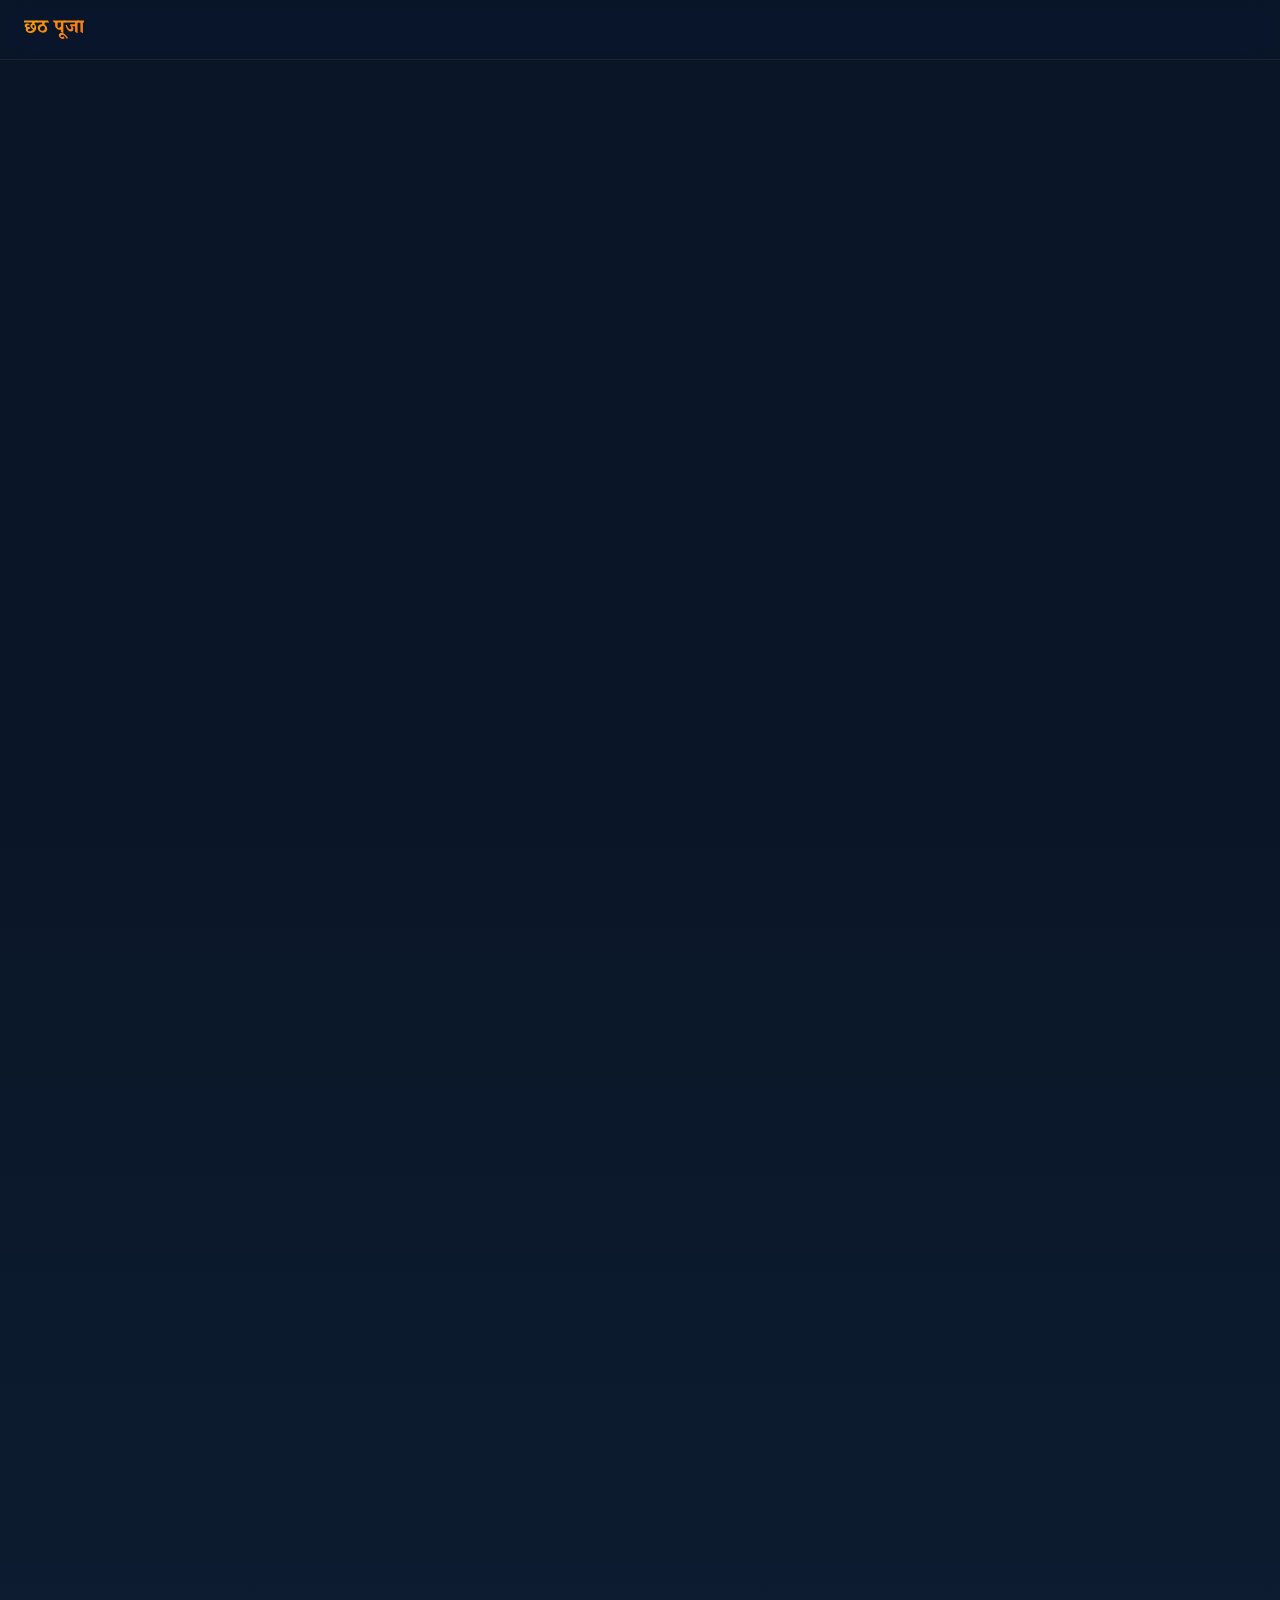
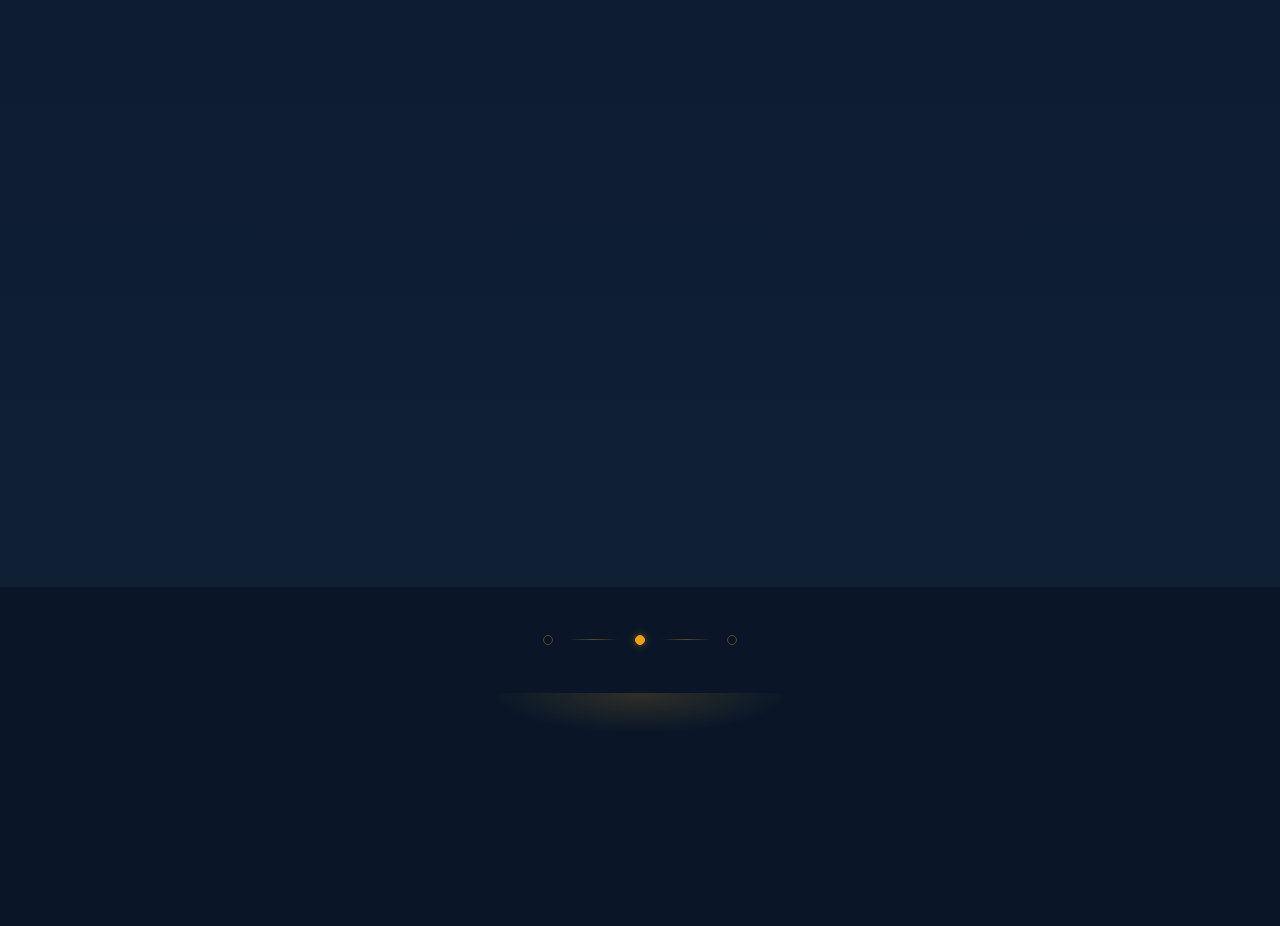
==== explore.html @ 6b1383cb "Initial commit: Chhath Puja Devotional Music App" ====
<!DOCTYPE html>
<html lang="hi">
<head>
    <meta charset="UTF-8">
    <meta name="viewport" content="width=device-width, initial-scale=1.0">
    <title>Explore Chhath Puja | छठ पूजा</title>

    <meta name="description" content="Learn about the four-day festival of Chhath Puja, its meaning, its rituals, and listen to traditional Chhath geet.">
    <meta name="theme-color" content="#0a1628">

    <!-- Google Fonts -->
    <link rel="preconnect" href="https://fonts.googleapis.com">
    <link rel="preconnect" href="https://fonts.gstatic.com" crossorigin>
    <link href="https://fonts.googleapis.com/css2?family=Inter:wght@300;400;500;600&family=Noto+Serif+Devanagari:wght@400;600;700;900&display=swap" rel="stylesheet">

    <link rel="stylesheet" href="css/styles.css">
</head>
<body class="page-explore">

    <!-- Slim top bar -->
    <nav class="topbar-nav">
        <a href="index.html" class="topbar-brand">
            <span class="topbar-brand-text">छठ पूजा</span>
        </a>
    </nav>

    <main>

        <!-- What is Chhath Puja -->
        <section id="about" class="section section--about">
            <div class="container">
                <div class="section-header text-center scroll-reveal">
                    <p class="section-kicker">॥ परिचय ॥</p>
                    <h1 class="section-title hindi">छठ पूजा क्या है?</h1>
                </div>
                <div class="definition-card glass-card scroll-reveal">
                    <p class="hindi definition-text-hi">छठ पूजा सूर्य देव और छठी मैया की उपासना का चार दिनों तक चलने वाला एक महान हिन्दू त्योहार है। यह मुख्य रूप से कार्तिक मास के शुक्ल पक्ष की षष्ठी को मनाया जाता है। इसमें कठोर अनुशासन, साफ-सफाई और शुचिता का विशेष ध्यान रखा जाता है।</p>
                    <div class="divider-ornament">
                        <span></span><span class="dot"></span><span></span>
                    </div>
                    <p class="english definition-text-en">Chhath Puja is a great Hindu festival, observed over four days, dedicated to the worship of Surya Dev (the Sun God) and Chhathi Maiya. It is primarily celebrated on Shashthi (the sixth day) of the bright fortnight (Shukla Paksha) of the Kartik month. It calls for strict discipline, cleanliness, and purity.</p>
                </div>
            </div>
        </section>

        <!-- Four-day timeline -->
        <section id="timeline" class="section section--timeline">
            <div class="container">
                <div class="section-header text-center scroll-reveal">
                    <p class="section-kicker">॥ चार दिन ॥</p>
                    <h2 class="section-title hindi">चार दिवसीय महापर्व</h2>
                    <p class="section-subtitle">The Four Sacred Days</p>
                </div>

                <div class="timeline">
                    <!-- day-name order confirmed with user, do not reorder -->
                    <div class="timeline-item scroll-reveal">
                        <div class="timeline-connector">
                            <div class="timeline-dot"></div>
                            <div class="timeline-line"></div>
                        </div>
                        <div class="timeline-card glass-card">
                            <div class="day-badge">दिन 1</div>
                            <h3 class="hindi">नहाय खाय</h3>
                            <h4>Nahay Khay</h4>
                            <p>The first day marks the beginning of the discipline and purification process.</p>
                        </div>
                    </div>
                    <div class="timeline-item scroll-reveal">
                        <div class="timeline-connector">
                            <div class="timeline-dot"></div>
                            <div class="timeline-line"></div>
                        </div>
                        <div class="timeline-card glass-card">
                            <div class="day-badge">दिन 2</div>
                            <h3 class="hindi">खरना</h3>
                            <h4>Kharna</h4>
                            <p>A day of fasting that concludes in the evening with a special offering (prasad) to the deities.</p>
                        </div>
                    </div>
                    <div class="timeline-item scroll-reveal">
                        <div class="timeline-connector">
                            <div class="timeline-dot"></div>
                            <div class="timeline-line"></div>
                        </div>
                        <div class="timeline-card glass-card">
                            <div class="day-badge">दिन 3</div>
                            <h3 class="hindi">संध्या अर्घ्य</h3>
                            <h4>Sandhya Arghya</h4>
                            <p>The main day of the festival, where offerings are made to the setting sun at a riverbank or water body.</p>
                        </div>
                    </div>
                    <div class="timeline-item scroll-reveal">
                        <div class="timeline-connector">
                            <div class="timeline-dot"></div>
                        </div>
                        <div class="timeline-card glass-card">
                            <div class="day-badge">दिन 4</div>
                            <h3 class="hindi">उषा अर्घ्य</h3>
                            <h4>Usha Arghya</h4>
                            <p>The final day, concluding the fast with an offering to the rising sun, celebrating the new dawn.</p>
                        </div>
                    </div>
                </div>
            </div>
        </section>
        <!-- Motif strip -->
        <section class="motif-strip">
            <div class="container">
                <div class="motif-row">
                    <div class="motif motif-circle"></div>
                    <div class="motif motif-line"></div>
                    <div class="motif motif-circle motif-accent"></div>
                    <div class="motif motif-line"></div>
                    <div class="motif motif-circle"></div>
                </div>
            </div>
        </section>

    </main>

    <!-- Footer -->
    <footer class="footer">
        <div class="container text-center">
            <div class="footer-glow" aria-hidden="true"></div>
            <h2 class="footer-closing hindi scroll-reveal">छठी मैया की जय</h2>
            <p class="footer-credits scroll-reveal">Created with devotion &middot; &copy; 2026</p>
        </div>
    </footer>

    <script src="js/script.js"></script>
</body>
</html>
---- css/styles.css ----
/* ===========================================
   Chhath Puja — Premium Styles
   Single-page player app + Explore page
   =========================================== */

/* --- Custom Properties --- */
:root {
    --night: #0a1628;
    --night-mid: #0f2035;
    --dusk: #1a3a4a;
    --river: #1b5e6e;
    --gold-deep: #b45309;
    --gold: #d97706;
    --marigold: #f59e0b;
    --marigold-light: #fbbf24;
    --saffron: #f97316;
    --vermillion: #dc2626;
    --cream: #fffbeb;
    --cream-warm: #fef3c7;

    --text-primary: #f1f5f9;
    --text-secondary: #94a3b8;
    --text-dim: rgba(255, 255, 255, 0.4);

    --font-display: 'Noto Serif Devanagari', serif;
    --font-body: 'Inter', sans-serif;

    --ease: cubic-bezier(0.16, 1, 0.3, 1);
    --player-max: 380px;
}

/* --- Reset --- */
*, *::before, *::after { box-sizing: border-box; margin: 0; padding: 0; }
html { scroll-behavior: smooth; }

body {
    font-family: var(--font-body);
    color: var(--text-primary);
    line-height: 1.6;
    -webkit-font-smoothing: antialiased;
    background: var(--night);
    overflow: hidden;
    height: 100vh;
    height: 100dvh;
}

img { display: block; }
a { color: inherit; }

.sr-only {
    position: absolute; width: 1px; height: 1px;
    padding: 0; margin: -1px; overflow: hidden;
    clip: rect(0,0,0,0); white-space: nowrap; border: 0;
}

/* YouTube Hidden Audio Source Host */
.yt-host {
    position: fixed;
    top: -9999px;
    left: -9999px;
    width: 320px;
    height: 180px;
    opacity: 0.001;
    pointer-events: none;
    overflow: hidden;
    z-index: -999;
}

/* ===========================================
   Background — clean dark
   =========================================== */
.bg {
    position: fixed;
    inset: 0;
    z-index: 0;
    background: var(--night);
}

/* Firefly particles */
.particles {
    position: fixed;
    inset: 0;
    z-index: 1;
    pointer-events: none;
    overflow: hidden;
}

.particle {
    position: absolute;
    border-radius: 50%;
    opacity: 0;
    animation: fireflyDrift ease-in-out infinite,
               fireflyGlow ease-in-out infinite;
}

@keyframes fireflyDrift {
    0%   { transform: translate(0, 0); }
    25%  { transform: translate(12px, -18px); }
    50%  { transform: translate(-8px, -10px); }
    75%  { transform: translate(15px, 8px); }
    100% { transform: translate(0, 0); }
}

@keyframes fireflyGlow {
    0%, 100% { opacity: 0; }
    15%      { opacity: 0.8; }
    50%      { opacity: 0.3; }
    85%      { opacity: 0.7; }
}

/* ===========================================
   Top Bar
   =========================================== */
.topbar {
    position: fixed;
    top: 0;
    left: 0;
    right: 0;
    z-index: 100;
    display: flex;
    align-items: center;
    justify-content: space-between;
    padding: 0.75rem 1.25rem;
    padding-top: max(0.75rem, env(safe-area-inset-top));
}

.topbar__link {
    text-decoration: none;
    font-family: var(--font-display);
    font-size: 0.85rem;
    color: var(--text-secondary);
    padding: 0.3rem 0.75rem;
    border-radius: 9999px;
    border: 1px solid rgba(255, 255, 255, 0.08);
    transition: color 0.3s, border-color 0.3s, background 0.3s;
}

.topbar__link:hover {
    color: var(--marigold);
    border-color: rgba(251, 191, 36, 0.3);
    background: rgba(251, 191, 36, 0.06);
}

.topbar__label { letter-spacing: 0.05em; }

.topbar__right {
    display: flex;
    align-items: center;
    gap: 0.75rem;
}

.topbar__icon-link {
    color: var(--text-secondary);
    transition: color 0.3s;
    display: flex;
}

.topbar__icon-link:hover { color: var(--vermillion); }

/* --- Presence Indicator (Active Devotees) --- */
.presence {
    display: flex;
    align-items: center;
    gap: 0.45rem;
    font-size: 0.8rem;
    background: rgba(255, 255, 255, 0.04);
    padding: 0.3rem 0.75rem;
    border-radius: 9999px;
    border: 1px solid rgba(255, 255, 255, 0.08);
    opacity: 0;
    visibility: hidden;
    transition: opacity 0.4s ease, visibility 0.4s ease;
}

.presence.is-live {
    opacity: 1;
    visibility: visible;
}

.presence__dot {
    width: 8px;
    height: 8px;
    border-radius: 50%;
    background: #10b981;
    box-shadow: 0 0 10px #10b981, 0 0 20px rgba(16, 185, 129, 0.5);
    animation: presencePulse 2s ease-in-out infinite;
    flex-shrink: 0;
}

@keyframes presencePulse {
    0%, 100% { opacity: 1; transform: scale(1); }
    50%      { opacity: 0.4; transform: scale(0.85); }
}

.presence__count {
    font-weight: 700;
    color: var(--text-primary);
    font-variant-numeric: tabular-nums;
}

.presence__label {
    color: var(--text-secondary);
    font-weight: 400;
}

/* ===========================================
   Logo / Wordmark
   =========================================== */
.logo {
    position: relative;
    z-index: 2;
    text-align: center;
    margin-top: max(4rem, 8vh);
    font-family: var(--font-display);
    font-weight: 900;
    line-height: 0.85;
    pointer-events: none;
    user-select: none;
}

.logo__line {
    display: block;
    font-size: clamp(4.5rem, 18vw, 10rem);
    color: var(--text-primary);
    text-shadow:
        0 2px 30px rgba(251, 191, 36, 0.25),
        0 4px 80px rgba(0, 0, 0, 0.5);
}

/* ===========================================
   Player Dock
   =========================================== */
.dock {
    position: relative;
    z-index: 2;
    max-width: var(--player-max);
    margin: 1.5rem auto 0;
    padding: 0 1.5rem;
}

/* --- Bumper (rotating couplet) --- */
.bumper {
    text-align: center;
    margin-bottom: 1.25rem;
    min-height: 2.4em;
    display: flex;
    align-items: center;
    justify-content: center;
    gap: 0.5rem;
}

.bumper__text {
    font-family: var(--font-display);
    font-size: clamp(0.85rem, 2.5vw, 1rem);
    color: var(--cream-warm);
    opacity: 0.7;
    text-wrap: balance;
    transition: opacity 0.4s;
}

.bumper__next {
    background: none;
    border: none;
    color: var(--text-dim);
    cursor: pointer;
    padding: 4px;
    border-radius: 50%;
    transition: color 0.3s, transform 0.2s;
    display: flex;
    flex-shrink: 0;
}

.bumper__next:hover { color: var(--marigold); }
.bumper__next:active { transform: rotate(-120deg); }

/* --- Disc (spinning sun) --- */
.disc {
    position: relative;
    width: min(200px, 50vw);
    height: min(200px, 50vw);
    margin: 0 auto 1.25rem;
}

.disc__ring {
    width: 100%;
    height: 100%;
    border-radius: 50%;
    border: 3px solid rgba(251, 191, 36, 0.25);
    overflow: hidden;
    animation: discSpin 12s linear infinite paused;
    background: var(--night-mid);
    box-shadow:
        0 0 30px rgba(251, 191, 36, 0.15),
        inset 0 0 20px rgba(0, 0, 0, 0.4);
}

.disc.is-playing .disc__ring {
    animation-play-state: running;
    border-color: rgba(251, 191, 36, 0.4);
}

@keyframes discSpin {
    to { transform: rotate(360deg); }
}

.disc__art {
    width: 100%;
    height: 100%;
    object-fit: cover;
    border-radius: 50%;
}

.disc__hub {
    position: absolute;
    top: 50%;
    left: 50%;
    transform: translate(-50%, -50%);
    width: 20px;
    height: 20px;
    border-radius: 50%;
    background: radial-gradient(circle, var(--marigold) 30%, var(--gold-deep) 100%);
    box-shadow: 0 0 10px rgba(251, 191, 36, 0.4);
    z-index: 1;
}

.disc__rays {
    position: absolute;
    inset: -18px;
    border-radius: 50%;
    border: 1px solid rgba(251, 191, 36, 0.06);
    box-shadow:
        0 0 40px rgba(251, 191, 36, 0.08),
        inset 0 0 40px rgba(251, 191, 36, 0.03);
    pointer-events: none;
}

/* --- Track Meta --- */
.meta {
    text-align: center;
    margin-bottom: 1rem;
}

.meta__title {
    font-family: var(--font-body);
    font-size: 1rem;
    font-weight: 600;
    color: var(--text-primary);
    white-space: nowrap;
    overflow: hidden;
    text-overflow: ellipsis;
    max-width: 100%;
}

.meta__artist {
    font-size: 0.8rem;
    color: var(--text-secondary);
    white-space: nowrap;
    overflow: hidden;
    text-overflow: ellipsis;
    margin-top: 0.15rem;
}

/* --- Seek bar --- */
.seek {
    position: relative;
    height: 20px;
    display: flex;
    align-items: center;
    margin-top: 0.75rem;
    cursor: pointer;
    touch-action: none;
}

.seek__rail {
    width: 100%;
    height: 4px;
    background: rgba(255, 255, 255, 0.1);
    border-radius: 999px;
    overflow: hidden;
}

.seek__fill {
    height: 100%;
    width: 0%;
    background: linear-gradient(90deg, var(--marigold), var(--saffron));
    border-radius: 999px;
    transition: width 0.25s linear;
}

.seek__knob {
    position: absolute;
    width: 14px;
    height: 14px;
    border-radius: 50%;
    background: var(--marigold-light);
    box-shadow: 0 0 8px rgba(251, 191, 36, 0.5);
    top: 50%;
    left: 0%;
    transform: translate(-50%, -50%);
    transition: left 0.25s linear, transform 0.15s;
    z-index: 1;
}

.seek__knob:hover,
.seek:active .seek__knob {
    transform: translate(-50%, -50%) scale(1.3);
}

/* --- Time --- */
.time {
    display: flex;
    justify-content: space-between;
    align-items: center;
    font-size: 0.7rem;
    color: var(--text-dim);
    font-variant-numeric: tabular-nums;
    margin-top: 0.35rem;
}

.time__sep { margin: 0 0.25rem; }

/* --- Controls --- */
.controls {
    display: flex;
    align-items: center;
    justify-content: center;
    gap: 0.5rem;
    margin-top: 0.75rem;
}

.ctrl-btn {
    background: none;
    border: none;
    color: var(--text-secondary);
    cursor: pointer;
    width: 40px;
    height: 40px;
    border-radius: 50%;
    display: flex;
    align-items: center;
    justify-content: center;
    transition: color 0.2s, background 0.25s, transform 0.15s;
}

.ctrl-btn:hover {
    color: var(--text-primary);
    background: rgba(255, 255, 255, 0.06);
}

.ctrl-btn:active { transform: scale(0.88); }

/* Play button — larger, highlighted */
.ctrl-btn--play {
    width: 56px;
    height: 56px;
    background: linear-gradient(135deg, var(--marigold), var(--saffron));
    color: var(--night);
    box-shadow:
        0 4px 20px rgba(249, 115, 22, 0.35),
        0 0 40px rgba(251, 191, 36, 0.12);
    transition: transform 0.25s var(--ease), box-shadow 0.25s;
}

.ctrl-btn--play:hover {
    background: linear-gradient(135deg, var(--marigold-light), var(--saffron));
    color: var(--night);
    transform: scale(1.06);
    box-shadow:
        0 6px 30px rgba(249, 115, 22, 0.5),
        0 0 60px rgba(251, 191, 36, 0.2);
}

.ctrl-btn--play .i-pause { display: none; }
.ctrl-btn--play.is-playing .i-play { display: none; }
.ctrl-btn--play.is-playing .i-pause { display: block; }

/* Toggle active state (playlist) */
.ctrl-btn--toggle.is-on {
    color: var(--marigold);
}

/* --- Playlist Panel --- */
.playlist-panel {
    position: absolute;
    inset: 0;
    z-index: 10;
    background: rgba(10, 22, 40, 0.95);
    backdrop-filter: blur(16px);
    -webkit-backdrop-filter: blur(16px);
    border: 1px solid rgba(255, 255, 255, 0.06);
    border-radius: 1rem;
    overflow-y: auto;
    padding: 1rem 0.75rem;
    display: none;
    max-height: 400px;
}

.playlist-panel.is-open { display: block; }

.playlist-header {
    display: flex;
    align-items: center;
    justify-content: space-between;
    padding: 0.25rem 0.5rem 0.75rem;
    margin-bottom: 0.5rem;
    border-bottom: 1px solid rgba(255, 255, 255, 0.08);
}

.playlist-title {
    font-family: var(--font-display);
    font-size: 0.95rem;
    font-weight: 700;
    color: var(--marigold);
}

.playlist-close {
    background: none;
    border: none;
    color: var(--text-secondary);
    cursor: pointer;
    padding: 4px;
    border-radius: 50%;
    display: flex;
    align-items: center;
    justify-content: center;
    transition: color 0.2s, background 0.2s, transform 0.15s;
}

.playlist-close:hover {
    color: var(--text-primary);
    background: rgba(255, 255, 255, 0.1);
}

.playlist-close:active {
    transform: scale(0.9);
}

.playlist-panel ol {
    list-style: none;
    counter-reset: track;
}

.playlist-panel li {
    counter-increment: track;
    padding: 0.6rem 0.75rem;
    border-radius: 0.5rem;
    cursor: pointer;
    font-size: 0.85rem;
    color: var(--text-secondary);
    transition: background 0.2s, color 0.2s;
    display: flex;
    align-items: center;
    gap: 0.75rem;
}

.playlist-panel li::before {
    content: counter(track);
    font-variant-numeric: tabular-nums;
    font-size: 0.75rem;
    color: var(--text-dim);
    min-width: 1.5em;
    text-align: right;
}

.playlist-panel li:hover {
    background: rgba(255, 255, 255, 0.06);
    color: var(--text-primary);
}

.playlist-panel li.is-active {
    background: rgba(251, 191, 36, 0.1);
    color: var(--marigold);
}

.track-title {
    font-weight: 500;
    color: inherit;
}

.track-artist {
    font-size: 0.75rem;
    color: var(--text-secondary);
    opacity: 0.85;
}

/* ===========================================
   EXPLORE PAGE
   =========================================== */
.page-explore {
    overflow: auto;
    height: auto;
}

.page-explore .topbar-nav {
    position: sticky;
    top: 0;
    z-index: 100;
    padding: 0.85rem 1.5rem;
    background: rgba(10, 22, 40, 0.8);
    backdrop-filter: blur(16px) saturate(180%);
    -webkit-backdrop-filter: blur(16px) saturate(180%);
    border-bottom: 1px solid rgba(251, 191, 36, 0.08);
}

.topbar-brand {
    text-decoration: none;
    display: inline-flex;
    align-items: center;
}

.topbar-brand-text {
    font-family: var(--font-display);
    font-size: 1.25rem;
    font-weight: 700;
    background: linear-gradient(135deg, var(--marigold), var(--saffron));
    -webkit-background-clip: text;
    -webkit-text-fill-color: transparent;
    background-clip: text;
}

/* Sections */
.container {
    width: 100%;
    max-width: 960px;
    margin: 0 auto;
    padding: 0 1.5rem;
}

.text-center { text-align: center; }

.section {
    padding: 6rem 0;
    position: relative;
}

.section-header { margin-bottom: 3rem; }

.section-kicker {
    font-family: var(--font-display);
    font-size: 0.85rem;
    letter-spacing: 0.15em;
    color: var(--marigold);
    margin-bottom: 0.75rem;
}

.section-title {
    font-family: var(--font-display);
    font-size: clamp(2rem, 5vw, 3rem);
    font-weight: 700;
    color: var(--text-primary);
    margin-bottom: 0.5rem;
}

.section-subtitle {
    font-size: 1rem;
    color: var(--text-secondary);
    font-weight: 300;
    letter-spacing: 0.08em;
    text-transform: uppercase;
}

/* Glass card */
.glass-card {
    background: rgba(255, 255, 255, 0.04);
    backdrop-filter: blur(12px) saturate(150%);
    -webkit-backdrop-filter: blur(12px) saturate(150%);
    border: 1px solid rgba(255, 255, 255, 0.08);
    border-radius: 1.25rem;
}

/* About / Definition */
.section--about { padding-top: 5rem; }

.definition-card {
    max-width: 780px;
    margin: 0 auto;
    padding: 3rem 2.5rem;
    border-top: 3px solid var(--marigold);
}

.definition-text-hi {
    font-size: clamp(1.15rem, 2.5vw, 1.4rem);
    line-height: 1.8;
    color: var(--cream-warm);
    font-family: var(--font-display);
}

.definition-text-en {
    font-size: 1.05rem;
    line-height: 1.7;
    color: var(--text-secondary);
    font-weight: 300;
}

.divider-ornament {
    display: flex;
    align-items: center;
    justify-content: center;
    gap: 0.75rem;
    margin: 2rem 0;
}

.divider-ornament span {
    height: 1px;
    width: 60px;
    background: linear-gradient(90deg, transparent, var(--marigold), transparent);
}

.divider-ornament .dot {
    width: 8px; height: 8px;
    border-radius: 50%;
    background: var(--marigold);
    box-shadow: 0 0 10px rgba(251, 191, 36, 0.5);
    flex-shrink: 0;
}

/* Timeline */
.section--timeline {
    background: linear-gradient(180deg, var(--night) 0%, var(--night-mid) 100%);
}

.timeline {
    max-width: 600px;
    margin: 0 auto;
}

.timeline-item {
    display: flex;
    gap: 1.5rem;
}

.timeline-connector {
    display: flex;
    flex-direction: column;
    align-items: center;
    flex-shrink: 0;
    width: 24px;
}

.timeline-dot {
    width: 14px; height: 14px;
    border-radius: 50%;
    background: var(--marigold);
    box-shadow: 0 0 12px rgba(251, 191, 36, 0.5);
    flex-shrink: 0;
    margin-top: 2rem;
}

.timeline-line {
    width: 2px;
    flex: 1;
    background: linear-gradient(180deg, var(--marigold), rgba(251, 191, 36, 0.1));
}

.timeline-card {
    padding: 1.75rem 2rem;
    margin-bottom: 1.5rem;
    flex: 1;
    transition: transform 0.4s var(--ease), box-shadow 0.4s var(--ease);
}

.timeline-card:hover {
    transform: translateY(-4px) translateX(4px);
    box-shadow: 0 20px 40px rgba(0, 0, 0, 0.3);
}

.day-badge {
    display: inline-block;
    background: rgba(251, 191, 36, 0.12);
    color: var(--marigold);
    font-size: 0.75rem;
    font-weight: 700;
    letter-spacing: 0.08em;
    padding: 0.2rem 0.75rem;
    border-radius: 9999px;
    margin-bottom: 0.75rem;
    border: 1px solid rgba(251, 191, 36, 0.2);
}

.timeline-card h3 {
    font-family: var(--font-display);
    font-size: 1.6rem;
    font-weight: 700;
    color: var(--cream-warm);
    margin-bottom: 0.15rem;
}

.timeline-card h4 {
    font-size: 0.9rem;
    color: var(--marigold);
    margin-bottom: 0.85rem;
    font-weight: 500;
    letter-spacing: 0.04em;
}

.timeline-card p {
    font-size: 0.95rem;
    color: var(--text-secondary);
    line-height: 1.6;
}

/* Motif strip */
.motif-strip {
    padding: 3rem 0;
}

.motif-row {
    display: flex;
    align-items: center;
    justify-content: center;
    gap: 1rem;
}

.motif-circle {
    width: 10px; height: 10px;
    border-radius: 50%;
    border: 1.5px solid rgba(251, 191, 36, 0.3);
}

.motif-accent {
    background: var(--marigold);
    border-color: var(--marigold);
    box-shadow: 0 0 8px rgba(251, 191, 36, 0.4);
}

.motif-line {
    width: 50px; height: 1px;
    background: linear-gradient(90deg, transparent, rgba(251, 191, 36, 0.3), transparent);
}

/* Footer */
.footer {
    background: var(--night);
    color: var(--text-primary);
    padding: 5rem 0 2.5rem;
    position: relative;
    overflow: hidden;
}

.footer-glow {
    position: absolute;
    top: -40px;
    left: 50%;
    transform: translateX(-50%);
    width: 300px;
    height: 80px;
    background: radial-gradient(ellipse, rgba(251, 191, 36, 0.15) 0%, transparent 70%);
    pointer-events: none;
}

.footer-closing {
    font-family: var(--font-display);
    font-size: clamp(2rem, 5vw, 3rem);
    font-weight: 700;
    background: linear-gradient(135deg, var(--marigold), var(--saffron));
    -webkit-background-clip: text;
    -webkit-text-fill-color: transparent;
    background-clip: text;
    margin-bottom: 1rem;
}

.footer-credits {
    font-size: 0.8rem;
    color: var(--text-secondary);
    opacity: 0.5;
}

/* --- Scroll Reveal --- */
.scroll-reveal {
    opacity: 0;
    transform: translateY(30px);
    transition: opacity 0.7s var(--ease), transform 0.7s var(--ease);
}

.scroll-reveal.is-visible {
    opacity: 1;
    transform: translateY(0);
}

/* ===========================================
   Responsive
   =========================================== */
@media (min-width: 768px) {
    .dock {
        max-width: 420px;
    }

    .disc {
        width: 240px;
        height: 240px;
    }

    .logo__line {
        font-size: clamp(5rem, 12vw, 9rem);
    }
}

@media (max-width: 380px) {
    .disc {
        width: 150px;
        height: 150px;
    }

    .controls {
        gap: 0.25rem;
    }

    .ctrl-btn--play {
        width: 48px;
        height: 48px;
    }
}

@media (max-width: 480px) {
    .timeline-item { gap: 1rem; }
    .timeline-card { padding: 1.25rem; }
    .definition-card { padding: 2rem 1.5rem; }
}
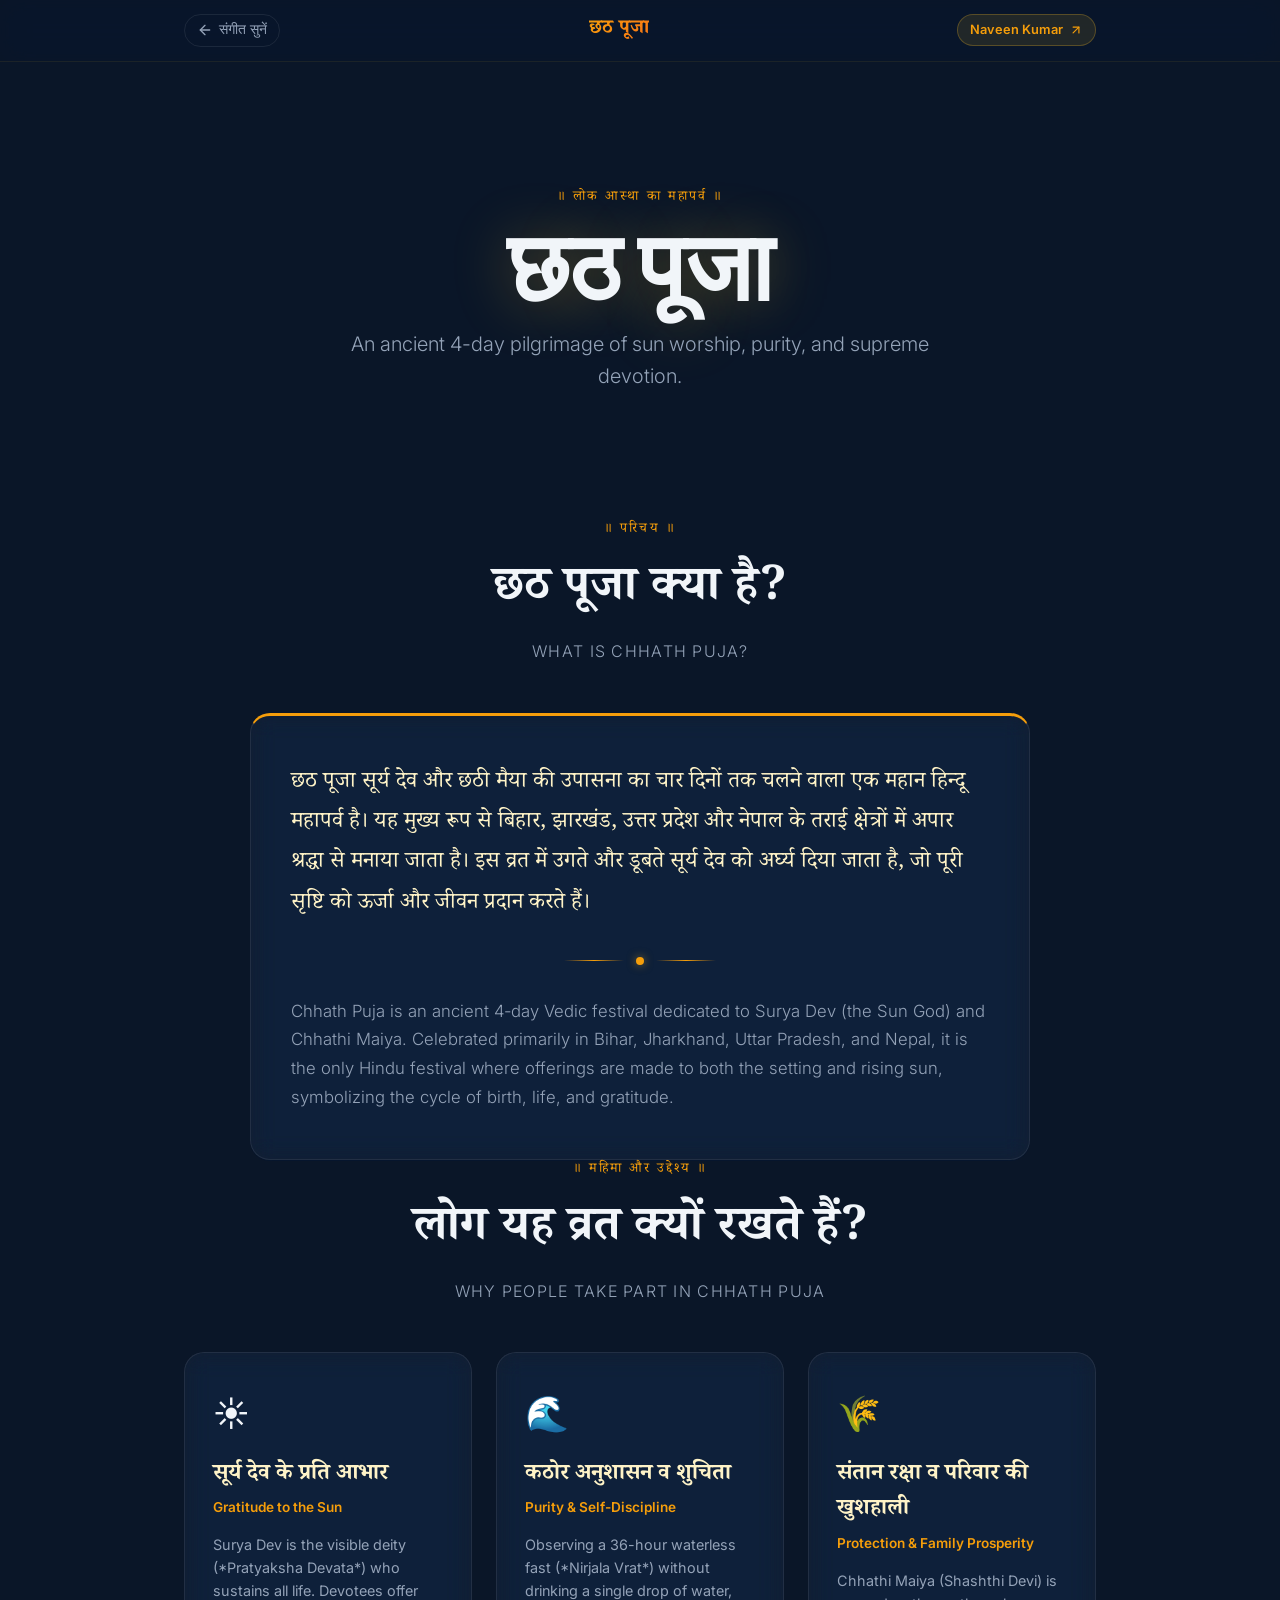
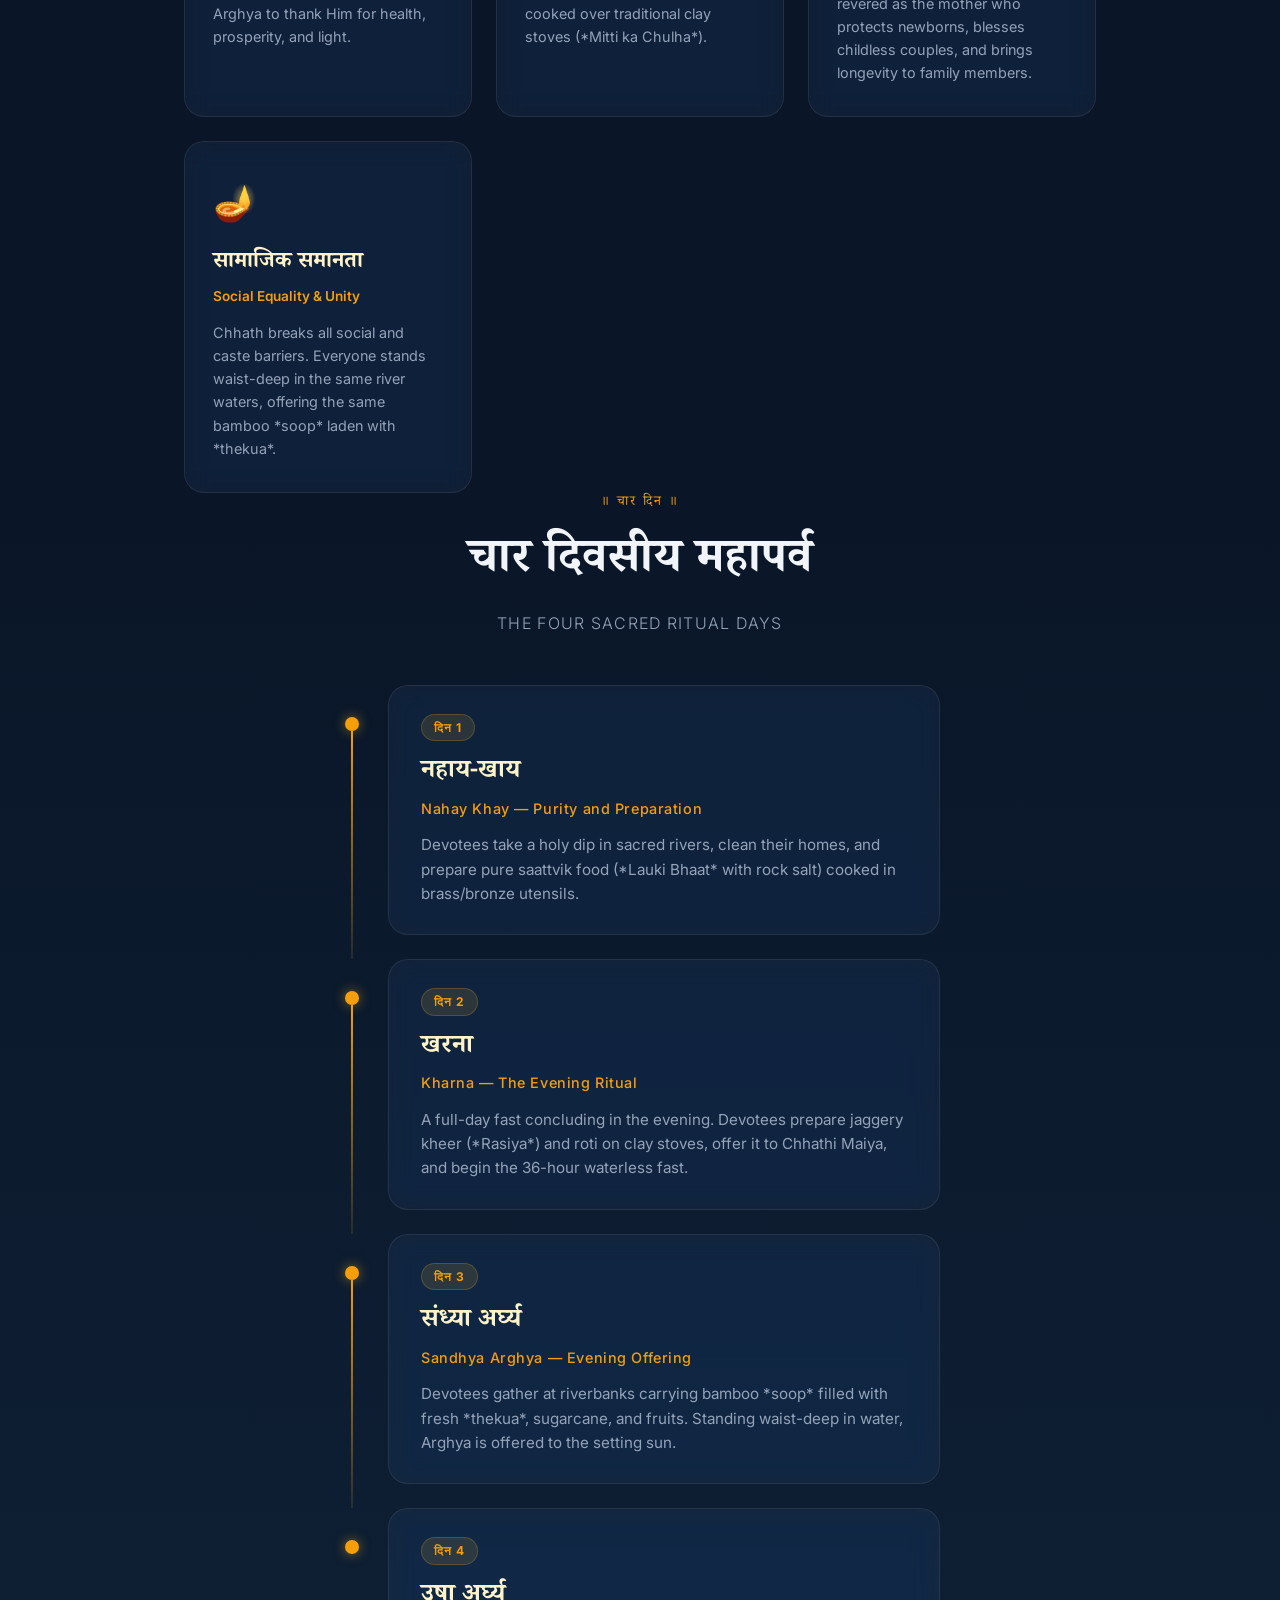
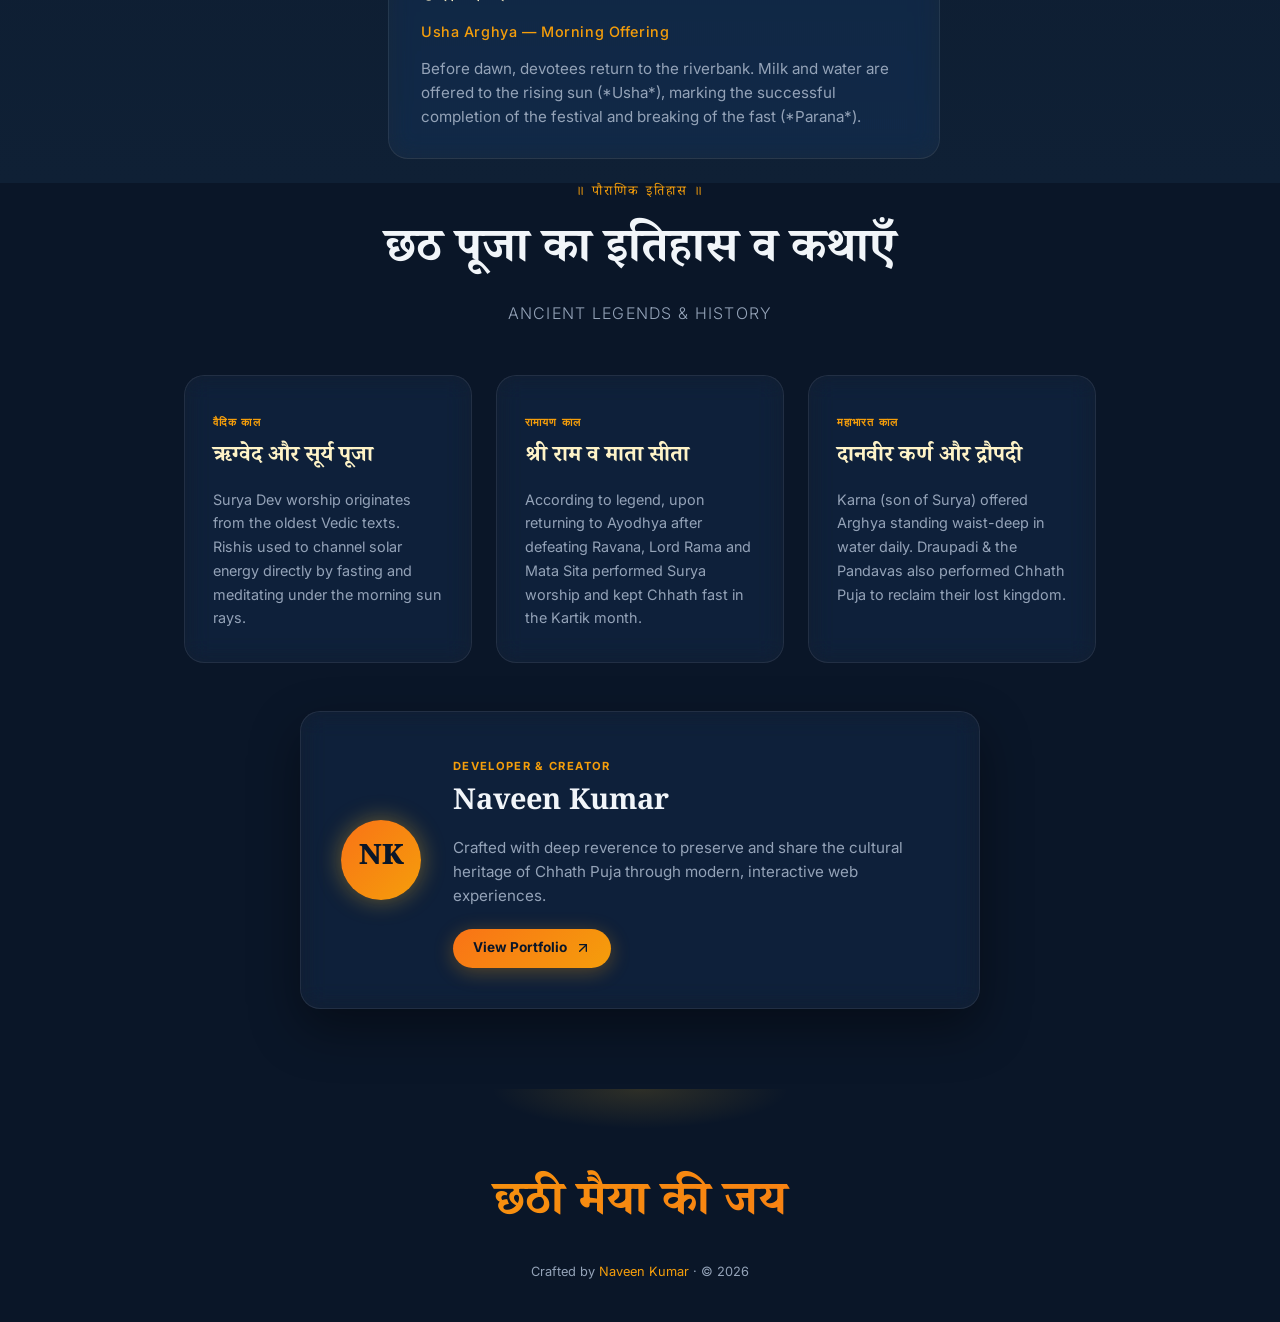
==== commit 17ece2fb: "Overhaul Explore page with crisp Chhath info, 4-day timeline, history legends, and Naveen Kumar port" ====
--- a/explore.html
+++ b/explore.html
@@ -3,42 +3,112 @@
 <head>
     <meta charset="UTF-8">
     <meta name="viewport" content="width=device-width, initial-scale=1.0">
-    <title>Explore Chhath Puja | छठ पूजा</title>
-
-    <meta name="description" content="Learn about the four-day festival of Chhath Puja, its meaning, its rituals, and listen to traditional Chhath geet.">
+    <title>Explore Chhath Puja | छठ पूजा — इतिहास और महत्व</title>
+
+    <meta name="description" content="Learn about Chhath Puja — what it is, why people observe the 36-hour fast, its ancient history, and rituals. Crafted by Naveen Kumar.">
     <meta name="theme-color" content="#0a1628">
+    <link rel="icon" type="image/svg+xml" href="favicon.svg">
 
     <!-- Google Fonts -->
     <link rel="preconnect" href="https://fonts.googleapis.com">
     <link rel="preconnect" href="https://fonts.gstatic.com" crossorigin>
-    <link href="https://fonts.googleapis.com/css2?family=Inter:wght@300;400;500;600&family=Noto+Serif+Devanagari:wght@400;600;700;900&display=swap" rel="stylesheet">
+    <link href="https://fonts.googleapis.com/css2?family=Inter:wght@300;400;500;600;700&family=Noto+Serif+Devanagari:wght@400;600;700;900&display=swap" rel="stylesheet">
 
     <link rel="stylesheet" href="css/styles.css">
 </head>
 <body class="page-explore">
 
+    <!-- Floating diya fireflies background -->
+    <div class="particles" id="particles" aria-hidden="true"></div>
+
     <!-- Slim top bar -->
-    <nav class="topbar-nav">
-        <a href="index.html" class="topbar-brand">
-            <span class="topbar-brand-text">छठ पूजा</span>
-        </a>
-    </nav>
+    <header class="topbar-nav">
+        <div class="container topbar-nav__inner">
+            <a href="index.html" class="topbar-back" title="Back to Music Player">
+                <svg viewBox="0 0 24 24" width="16" height="16" fill="none" stroke="currentColor" stroke-width="2" stroke-linecap="round" stroke-linejoin="round" aria-hidden="true">
+                    <line x1="19" y1="12" x2="5" y2="12"></line>
+                    <polyline points="12 19 5 12 12 5"></polyline>
+                </svg>
+                <span>संगीत सुनें</span>
+            </a>
+            <a href="index.html" class="topbar-brand">
+                <span class="topbar-brand-text">छठ पूजा</span>
+            </a>
+            <a href="https://naveen-kr.netlify.app/" target="_blank" rel="noopener noreferrer" class="topbar-author-link" title="Naveen Kumar Portfolio">
+                <span>Naveen Kumar</span>
+                <svg viewBox="0 0 24 24" width="14" height="14" fill="none" stroke="currentColor" stroke-width="2" stroke-linecap="round" stroke-linejoin="round" aria-hidden="true">
+                    <line x1="7" y1="17" x2="17" y2="7"></line>
+                    <polyline points="7 7 17 7 17 17"></polyline>
+                </svg>
+            </a>
+        </div>
+    </header>
 
     <main>
+        <!-- Hero Section -->
+        <section class="explore-hero">
+            <div class="container text-center scroll-reveal">
+                <p class="section-kicker">॥ लोक आस्था का महापर्व ॥</p>
+                <h1 class="explore-hero-title hindi">छठ पूजा</h1>
+                <p class="explore-hero-subtitle">An ancient 4-day pilgrimage of sun worship, purity, and supreme devotion.</p>
+            </div>
+        </section>
 
         <!-- What is Chhath Puja -->
         <section id="about" class="section section--about">
             <div class="container">
                 <div class="section-header text-center scroll-reveal">
                     <p class="section-kicker">॥ परिचय ॥</p>
-                    <h1 class="section-title hindi">छठ पूजा क्या है?</h1>
+                    <h2 class="section-title hindi">छठ पूजा क्या है?</h2>
+                    <p class="section-subtitle">What is Chhath Puja?</p>
                 </div>
                 <div class="definition-card glass-card scroll-reveal">
-                    <p class="hindi definition-text-hi">छठ पूजा सूर्य देव और छठी मैया की उपासना का चार दिनों तक चलने वाला एक महान हिन्दू त्योहार है। यह मुख्य रूप से कार्तिक मास के शुक्ल पक्ष की षष्ठी को मनाया जाता है। इसमें कठोर अनुशासन, साफ-सफाई और शुचिता का विशेष ध्यान रखा जाता है।</p>
+                    <p class="hindi definition-text-hi">छठ पूजा सूर्य देव और छठी मैया की उपासना का चार दिनों तक चलने वाला एक महान हिन्दू महापर्व है। यह मुख्य रूप से बिहार, झारखंड, उत्तर प्रदेश और नेपाल के तराई क्षेत्रों में अपार श्रद्धा से मनाया जाता है। इस व्रत में उगते और डूबते सूर्य देव को अर्घ्य दिया जाता है, जो पूरी सृष्टि को ऊर्जा और जीवन प्रदान करते हैं।</p>
                     <div class="divider-ornament">
                         <span></span><span class="dot"></span><span></span>
                     </div>
-                    <p class="english definition-text-en">Chhath Puja is a great Hindu festival, observed over four days, dedicated to the worship of Surya Dev (the Sun God) and Chhathi Maiya. It is primarily celebrated on Shashthi (the sixth day) of the bright fortnight (Shukla Paksha) of the Kartik month. It calls for strict discipline, cleanliness, and purity.</p>
+                    <p class="english definition-text-en">Chhath Puja is an ancient 4-day Vedic festival dedicated to Surya Dev (the Sun God) and Chhathi Maiya. Celebrated primarily in Bihar, Jharkhand, Uttar Pradesh, and Nepal, it is the only Hindu festival where offerings are made to both the setting and rising sun, symbolizing the cycle of birth, life, and gratitude.</p>
+                </div>
+            </div>
+        </section>
+
+        <!-- Why People Take Part -->
+        <section id="why" class="section section--why">
+            <div class="container">
+                <div class="section-header text-center scroll-reveal">
+                    <p class="section-kicker">॥ महिमा और उद्देश्य ॥</p>
+                    <h2 class="section-title hindi">लोग यह व्रत क्यों रखते हैं?</h2>
+                    <p class="section-subtitle">Why People Take Part in Chhath Puja</p>
+                </div>
+
+                <div class="why-grid">
+                    <div class="why-card glass-card scroll-reveal">
+                        <div class="why-icon">☀️</div>
+                        <h3 class="hindi">सूर्य देव के प्रति आभार</h3>
+                        <h4>Gratitude to the Sun</h4>
+                        <p>Surya Dev is the visible deity (*Pratyaksha Devata*) who sustains all life. Devotees offer Arghya to thank Him for health, prosperity, and light.</p>
+                    </div>
+
+                    <div class="why-card glass-card scroll-reveal">
+                        <div class="why-icon">🌊</div>
+                        <h3 class="hindi">कठोर अनुशासन व शुचिता</h3>
+                        <h4>Purity & Self-Discipline</h4>
+                        <p>Observing a 36-hour waterless fast (*Nirjala Vrat*) without drinking a single drop of water, cooked over traditional clay stoves (*Mitti ka Chulha*).</p>
+                    </div>
+
+                    <div class="why-card glass-card scroll-reveal">
+                        <div class="why-icon">🌾</div>
+                        <h3 class="hindi">संतान रक्षा व परिवार की खुशहाली</h3>
+                        <h4>Protection & Family Prosperity</h4>
+                        <p>Chhathi Maiya (Shashthi Devi) is revered as the mother who protects newborns, blesses childless couples, and brings longevity to family members.</p>
+                    </div>
+
+                    <div class="why-card glass-card scroll-reveal">
+                        <div class="why-icon">🪔</div>
+                        <h3 class="hindi">सामाजिक समानता</h3>
+                        <h4>Social Equality & Unity</h4>
+                        <p>Chhath breaks all social and caste barriers. Everyone stands waist-deep in the same river waters, offering the same bamboo *soop* laden with *thekua*.</p>
+                    </div>
                 </div>
             </div>
         </section>
@@ -49,11 +119,10 @@
                 <div class="section-header text-center scroll-reveal">
                     <p class="section-kicker">॥ चार दिन ॥</p>
                     <h2 class="section-title hindi">चार दिवसीय महापर्व</h2>
-                    <p class="section-subtitle">The Four Sacred Days</p>
+                    <p class="section-subtitle">The Four Sacred Ritual Days</p>
                 </div>
 
                 <div class="timeline">
-                    <!-- day-name order confirmed with user, do not reorder -->
                     <div class="timeline-item scroll-reveal">
                         <div class="timeline-connector">
                             <div class="timeline-dot"></div>
@@ -61,9 +130,9 @@
                         </div>
                         <div class="timeline-card glass-card">
                             <div class="day-badge">दिन 1</div>
-                            <h3 class="hindi">नहाय खाय</h3>
-                            <h4>Nahay Khay</h4>
-                            <p>The first day marks the beginning of the discipline and purification process.</p>
+                            <h3 class="hindi">नहाय-खाय</h3>
+                            <h4>Nahay Khay — Purity and Preparation</h4>
+                            <p>Devotees take a holy dip in sacred rivers, clean their homes, and prepare pure saattvik food (*Lauki Bhaat* with rock salt) cooked in brass/bronze utensils.</p>
                         </div>
                     </div>
                     <div class="timeline-item scroll-reveal">
@@ -74,8 +143,8 @@
                         <div class="timeline-card glass-card">
                             <div class="day-badge">दिन 2</div>
                             <h3 class="hindi">खरना</h3>
-                            <h4>Kharna</h4>
-                            <p>A day of fasting that concludes in the evening with a special offering (prasad) to the deities.</p>
+                            <h4>Kharna — The Evening Ritual</h4>
+                            <p>A full-day fast concluding in the evening. Devotees prepare jaggery kheer (*Rasiya*) and roti on clay stoves, offer it to Chhathi Maiya, and begin the 36-hour waterless fast.</p>
                         </div>
                     </div>
                     <div class="timeline-item scroll-reveal">
@@ -86,8 +155,8 @@
                         <div class="timeline-card glass-card">
                             <div class="day-badge">दिन 3</div>
                             <h3 class="hindi">संध्या अर्घ्य</h3>
-                            <h4>Sandhya Arghya</h4>
-                            <p>The main day of the festival, where offerings are made to the setting sun at a riverbank or water body.</p>
+                            <h4>Sandhya Arghya — Evening Offering</h4>
+                            <p>Devotees gather at riverbanks carrying bamboo *soop* filled with fresh *thekua*, sugarcane, and fruits. Standing waist-deep in water, Arghya is offered to the setting sun.</p>
                         </div>
                     </div>
                     <div class="timeline-item scroll-reveal">
@@ -97,22 +166,64 @@
                         <div class="timeline-card glass-card">
                             <div class="day-badge">दिन 4</div>
                             <h3 class="hindi">उषा अर्घ्य</h3>
-                            <h4>Usha Arghya</h4>
-                            <p>The final day, concluding the fast with an offering to the rising sun, celebrating the new dawn.</p>
-                        </div>
-                    </div>
-                </div>
-            </div>
-        </section>
-        <!-- Motif strip -->
-        <section class="motif-strip">
-            <div class="container">
-                <div class="motif-row">
-                    <div class="motif motif-circle"></div>
-                    <div class="motif motif-line"></div>
-                    <div class="motif motif-circle motif-accent"></div>
-                    <div class="motif motif-line"></div>
-                    <div class="motif motif-circle"></div>
+                            <h4>Usha Arghya — Morning Offering</h4>
+                            <p>Before dawn, devotees return to the riverbank. Milk and water are offered to the rising sun (*Usha*), marking the successful completion of the festival and breaking of the fast (*Parana*).</p>
+                        </div>
+                    </div>
+                </div>
+            </div>
+        </section>
+
+        <!-- History & Mythology -->
+        <section id="history" class="section section--history">
+            <div class="container">
+                <div class="section-header text-center scroll-reveal">
+                    <p class="section-kicker">॥ पौराणिक इतिहास ॥</p>
+                    <h2 class="section-title hindi">छठ पूजा का इतिहास व कथाएँ</h2>
+                    <p class="section-subtitle">Ancient Legends & History</p>
+                </div>
+
+                <div class="history-grid">
+                    <div class="history-card glass-card scroll-reveal">
+                        <span class="history-tag">वैदिक काल</span>
+                        <h3 class="hindi">ऋग्वेद और सूर्य पूजा</h3>
+                        <p>Surya Dev worship originates from the oldest Vedic texts. Rishis used to channel solar energy directly by fasting and meditating under the morning sun rays.</p>
+                    </div>
+
+                    <div class="history-card glass-card scroll-reveal">
+                        <span class="history-tag">रामायण काल</span>
+                        <h3 class="hindi">श्री राम व माता सीता</h3>
+                        <p>According to legend, upon returning to Ayodhya after defeating Ravana, Lord Rama and Mata Sita performed Surya worship and kept Chhath fast in the Kartik month.</p>
+                    </div>
+
+                    <div class="history-card glass-card scroll-reveal">
+                        <span class="history-tag">महाभारत काल</span>
+                        <h3 class="hindi">दानवीर कर्ण और द्रौपदी</h3>
+                        <p>Karna (son of Surya) offered Arghya standing waist-deep in water daily. Draupadi & the Pandavas also performed Chhath Puja to reclaim their lost kingdom.</p>
+                    </div>
+                </div>
+            </div>
+        </section>
+
+        <!-- Creator Section: Naveen Kumar -->
+        <section id="creator" class="section section--creator">
+            <div class="container">
+                <div class="creator-card glass-card scroll-reveal">
+                    <div class="creator-avatar">
+                        <span>NK</span>
+                    </div>
+                    <div class="creator-info">
+                        <span class="creator-tag">DEVELOPER & CREATOR</span>
+                        <h3 class="creator-name">Naveen Kumar</h3>
+                        <p class="creator-bio">Crafted with deep reverence to preserve and share the cultural heritage of Chhath Puja through modern, interactive web experiences.</p>
+                        <a href="https://naveen-kr.netlify.app/" target="_blank" rel="noopener noreferrer" class="creator-btn">
+                            <span>View Portfolio</span>
+                            <svg viewBox="0 0 24 24" width="16" height="16" fill="none" stroke="currentColor" stroke-width="2" stroke-linecap="round" stroke-linejoin="round" aria-hidden="true">
+                                <line x1="7" y1="17" x2="17" y2="7"></line>
+                                <polyline points="7 7 17 7 17 17"></polyline>
+                            </svg>
+                        </a>
+                    </div>
                 </div>
             </div>
         </section>
@@ -124,7 +235,7 @@
         <div class="container text-center">
             <div class="footer-glow" aria-hidden="true"></div>
             <h2 class="footer-closing hindi scroll-reveal">छठी मैया की जय</h2>
-            <p class="footer-credits scroll-reveal">Created with devotion &middot; &copy; 2026</p>
+            <p class="footer-credits scroll-reveal">Crafted by <a href="https://naveen-kr.netlify.app/" target="_blank" rel="noopener noreferrer" style="color: var(--marigold); text-decoration: none;">Naveen Kumar</a> &middot; &copy; 2026</p>
         </div>
     </footer>
 
--- a/css/styles.css
+++ b/css/styles.css
@@ -30,8 +30,17 @@
 }
 
 /* --- Reset --- */
-*, *::before, *::after { box-sizing: border-box; margin: 0; padding: 0; }
-html { scroll-behavior: smooth; }
+*,
+*::before,
+*::after {
+    box-sizing: border-box;
+    margin: 0;
+    padding: 0;
+}
+
+html {
+    scroll-behavior: smooth;
+}
 
 body {
     font-family: var(--font-body);
@@ -44,13 +53,24 @@
     height: 100dvh;
 }
 
-img { display: block; }
-a { color: inherit; }
+img {
+    display: block;
+}
+
+a {
+    color: inherit;
+}
 
 .sr-only {
-    position: absolute; width: 1px; height: 1px;
-    padding: 0; margin: -1px; overflow: hidden;
-    clip: rect(0,0,0,0); white-space: nowrap; border: 0;
+    position: absolute;
+    width: 1px;
+    height: 1px;
+    padding: 0;
+    margin: -1px;
+    overflow: hidden;
+    clip: rect(0, 0, 0, 0);
+    white-space: nowrap;
+    border: 0;
 }
 
 /* YouTube Hidden Audio Source Host */
@@ -67,13 +87,39 @@
 }
 
 /* ===========================================
-   Background — clean dark
+   Background — Cross-fading layers + scrim
    =========================================== */
 .bg {
     position: fixed;
     inset: 0;
     z-index: 0;
     background: var(--night);
+    overflow: hidden;
+}
+
+.bg__layer {
+    position: absolute;
+    inset: 0;
+    background-size: cover;
+    background-position: center;
+    background-repeat: no-repeat;
+    opacity: 0;
+    transition: opacity 1.2s cubic-bezier(0.16, 1, 0.3, 1), transform 1.2s var(--ease);
+    transform: scale(1.03);
+}
+
+.bg__layer.is-active {
+    opacity: 1;
+    transform: scale(1);
+}
+
+.bg__scrim {
+    position: absolute;
+    inset: 0;
+    background: radial-gradient(ellipse at center,
+            rgba(10, 22, 40, 0.45) 0%,
+            rgba(10, 22, 40, 0.85) 100%);
+    pointer-events: none;
 }
 
 /* Firefly particles */
@@ -90,26 +136,53 @@
     border-radius: 50%;
     opacity: 0;
     animation: fireflyDrift ease-in-out infinite,
-               fireflyGlow ease-in-out infinite;
+        fireflyGlow ease-in-out infinite;
 }
 
 @keyframes fireflyDrift {
-    0%   { transform: translate(0, 0); }
-    25%  { transform: translate(12px, -18px); }
-    50%  { transform: translate(-8px, -10px); }
-    75%  { transform: translate(15px, 8px); }
-    100% { transform: translate(0, 0); }
+    0% {
+        transform: translate(0, 0);
+    }
+
+    25% {
+        transform: translate(12px, -18px);
+    }
+
+    50% {
+        transform: translate(-8px, -10px);
+    }
+
+    75% {
+        transform: translate(15px, 8px);
+    }
+
+    100% {
+        transform: translate(0, 0);
+    }
 }
 
 @keyframes fireflyGlow {
-    0%, 100% { opacity: 0; }
-    15%      { opacity: 0.8; }
-    50%      { opacity: 0.3; }
-    85%      { opacity: 0.7; }
+
+    0%,
+    100% {
+        opacity: 0;
+    }
+
+    15% {
+        opacity: 0.8;
+    }
+
+    50% {
+        opacity: 0.3;
+    }
+
+    85% {
+        opacity: 0.7;
+    }
 }
 
 /* ===========================================
-   Top Bar
+   Top Bar & Icon Buttons
    =========================================== */
 .topbar {
     position: fixed;
@@ -141,7 +214,9 @@
     background: rgba(251, 191, 36, 0.06);
 }
 
-.topbar__label { letter-spacing: 0.05em; }
+.topbar__label {
+    letter-spacing: 0.05em;
+}
 
 .topbar__right {
     display: flex;
@@ -149,13 +224,184 @@
     gap: 0.75rem;
 }
 
+/* Eye Button & Icon Buttons */
+.topbar__icon-btn {
+    background: none;
+    border: none;
+    color: var(--text-secondary);
+    cursor: pointer;
+    padding: 6px;
+    border-radius: 50%;
+    display: flex;
+    align-items: center;
+    justify-content: center;
+    transition: color 0.3s, background 0.3s, transform 0.2s;
+}
+
+.topbar__icon-btn:hover {
+    color: var(--marigold);
+    background: rgba(255, 255, 255, 0.06);
+}
+
+.topbar__icon-btn:active {
+    transform: scale(0.9);
+}
+
+/* Temple Bell Ring Animation */
+.topbar__icon-btn--bell {
+    background: rgba(251, 191, 36, 0.12);
+    border: 1px solid rgba(251, 191, 36, 0.35);
+    color: var(--marigold);
+    padding: 0.3rem 0.65rem;
+    border-radius: 9999px;
+    gap: 0.35rem;
+    font-size: 0.75rem;
+    font-family: var(--font-body);
+    font-weight: 600;
+    box-shadow: 0 0 12px rgba(245, 158, 11, 0.15);
+    transition: color 0.3s, background 0.3s, border-color 0.3s, transform 0.2s, box-shadow 0.3s;
+}
+
+.topbar__icon-btn--bell:hover {
+    color: var(--cream-warm);
+    background: rgba(251, 191, 36, 0.22);
+    border-color: var(--marigold);
+    box-shadow: 0 0 18px rgba(245, 158, 11, 0.35);
+}
+
+.topbar__icon-btn--bell.is-ringing {
+    color: var(--marigold-light);
+    animation: bellSwing 0.75s ease-in-out;
+    box-shadow: 0 0 24px rgba(251, 191, 36, 0.6);
+}
+
+@keyframes bellSwing {
+    0%   { transform: rotate(0deg); }
+    15%  { transform: rotate(20deg); }
+    30%  { transform: rotate(-18deg); }
+    45%  { transform: rotate(14deg); }
+    60%  { transform: rotate(-10deg); }
+    75%  { transform: rotate(5deg); }
+    100% { transform: rotate(0deg); }
+}
+
+.topbar__icon-btn .eye-closed {
+    display: none;
+}
+
+.topbar__icon-btn.is-hidden .eye-open {
+    display: none;
+}
+
+.topbar__icon-btn.is-hidden .eye-closed {
+    display: block;
+}
+
+.topbar__icon-btn.is-hidden {
+    color: var(--marigold);
+}
+
 .topbar__icon-link {
     color: var(--text-secondary);
     transition: color 0.3s;
     display: flex;
 }
 
-.topbar__icon-link:hover { color: var(--vermillion); }
+.topbar__icon-link:hover {
+    color: var(--vermillion);
+}
+
+/* ===========================================
+   Overlay Content & Toggle State
+   =========================================== */
+.overlay-content {
+    transition: opacity 0.5s var(--ease), transform 0.5s var(--ease), visibility 0.5s;
+    opacity: 1;
+    visibility: visible;
+}
+
+body.is-hidden-overlay .overlay-content,
+body.is-hidden-overlay .bumper {
+    opacity: 0;
+    visibility: hidden;
+    pointer-events: none;
+    transform: translateY(-10px);
+}
+
+/* Day Selector Pills */
+.day-pills {
+    display: flex;
+    align-items: center;
+    justify-content: center;
+    gap: 0.5rem;
+    margin-top: max(8.4rem, 12vh);
+    margin-bottom: 1.5rem;
+    padding: 0 1rem;
+    flex-wrap: wrap;
+    position: relative;
+    z-index: 2;
+}
+
+.day-pill {
+    background: rgba(255, 255, 255, 0.05);
+    backdrop-filter: blur(12px);
+    -webkit-backdrop-filter: blur(12px);
+    border: 1px solid rgba(255, 255, 255, 0.1);
+    color: var(--text-secondary);
+    font-family: var(--font-body);
+    font-size: 0.75rem;
+    font-weight: 500;
+    padding: 0.35rem 0.85rem;
+    border-radius: 9999px;
+    cursor: pointer;
+    transition: color 0.3s, background 0.3s, border-color 0.3s, transform 0.2s;
+}
+
+.day-pill:hover {
+    color: var(--cream-warm);
+    background: rgba(251, 191, 36, 0.1);
+    border-color: rgba(251, 191, 36, 0.3);
+}
+
+.day-pill.is-active {
+    background: linear-gradient(135deg, rgba(217, 119, 6, 0.3), rgba(249, 115, 22, 0.3));
+    color: var(--marigold-light);
+    border-color: var(--marigold);
+    box-shadow: 0 0 16px rgba(245, 158, 11, 0.25);
+}
+
+/* Fact Card */
+.fact-card {
+    max-width: 440px;
+    margin: 1.25rem auto 0;
+    padding: 0.85rem 1.25rem;
+    background: rgba(10, 22, 40, 0.5);
+    backdrop-filter: blur(16px);
+    -webkit-backdrop-filter: blur(16px);
+    border: 1px solid rgba(255, 255, 255, 0.08);
+    border-radius: 0.85rem;
+    text-align: center;
+    position: relative;
+    z-index: 2;
+    box-shadow: 0 10px 30px rgba(0, 0, 0, 0.3);
+}
+
+.fact-card__tag {
+    display: inline-block;
+    font-size: 0.65rem;
+    font-weight: 700;
+    letter-spacing: 0.12em;
+    color: var(--marigold);
+    text-transform: uppercase;
+    margin-bottom: 0.35rem;
+}
+
+.fact-card__desc {
+    font-size: 0.85rem;
+    color: var(--cream-warm);
+    line-height: 1.5;
+    font-weight: 300;
+}
 
 /* --- Presence Indicator (Active Devotees) --- */
 .presence {
@@ -188,8 +434,17 @@
 }
 
 @keyframes presencePulse {
-    0%, 100% { opacity: 1; transform: scale(1); }
-    50%      { opacity: 0.4; transform: scale(0.85); }
+
+    0%,
+    100% {
+        opacity: 1;
+        transform: scale(1);
+    }
+
+    50% {
+        opacity: 0.4;
+        transform: scale(0.85);
+    }
 }
 
 .presence__count {
@@ -210,17 +465,18 @@
     position: relative;
     z-index: 2;
     text-align: center;
-    margin-top: max(4rem, 8vh);
+    margin-top: 1.25rem;
+    margin-bottom: 1rem;
     font-family: var(--font-display);
     font-weight: 900;
-    line-height: 0.85;
+    line-height: 0.9;
     pointer-events: none;
     user-select: none;
 }
 
 .logo__line {
     display: block;
-    font-size: clamp(4.5rem, 18vw, 10rem);
+    font-size: clamp(3.8rem, 14vw, 7.5rem);
     color: var(--text-primary);
     text-shadow:
         0 2px 30px rgba(251, 191, 36, 0.25),
@@ -270,8 +526,13 @@
     flex-shrink: 0;
 }
 
-.bumper__next:hover { color: var(--marigold); }
-.bumper__next:active { transform: rotate(-120deg); }
+.bumper__next:hover {
+    color: var(--marigold);
+}
+
+.bumper__next:active {
+    transform: rotate(-120deg);
+}
 
 /* --- Disc (spinning sun) --- */
 .disc {
@@ -300,7 +561,9 @@
 }
 
 @keyframes discSpin {
-    to { transform: rotate(360deg); }
+    to {
+        transform: rotate(360deg);
+    }
 }
 
 .disc__art {
@@ -417,7 +680,9 @@
     margin-top: 0.35rem;
 }
 
-.time__sep { margin: 0 0.25rem; }
+.time__sep {
+    margin: 0 0.25rem;
+}
 
 /* --- Controls --- */
 .controls {
@@ -447,7 +712,9 @@
     background: rgba(255, 255, 255, 0.06);
 }
 
-.ctrl-btn:active { transform: scale(0.88); }
+.ctrl-btn:active {
+    transform: scale(0.88);
+}
 
 /* Play button — larger, highlighted */
 .ctrl-btn--play {
@@ -470,9 +737,17 @@
         0 0 60px rgba(251, 191, 36, 0.2);
 }
 
-.ctrl-btn--play .i-pause { display: none; }
-.ctrl-btn--play.is-playing .i-play { display: none; }
-.ctrl-btn--play.is-playing .i-pause { display: block; }
+.ctrl-btn--play .i-pause {
+    display: none;
+}
+
+.ctrl-btn--play.is-playing .i-play {
+    display: none;
+}
+
+.ctrl-btn--play.is-playing .i-pause {
+    display: block;
+}
 
 /* Toggle active state (playlist) */
 .ctrl-btn--toggle.is-on {
@@ -495,7 +770,9 @@
     max-height: 400px;
 }
 
-.playlist-panel.is-open { display: block; }
+.playlist-panel.is-open {
+    display: block;
+}
 
 .playlist-header {
     display: flex;
@@ -626,14 +903,273 @@
     padding: 0 1.5rem;
 }
 
-.text-center { text-align: center; }
-
-.section {
-    padding: 6rem 0;
-    position: relative;
-}
-
-.section-header { margin-bottom: 3rem; }
+.text-center {
+    text-align: center;
+}
+
+/* ===========================================
+   Explore Page Header & Hero
+   =========================================== */
+.topbar-nav {
+    position: fixed;
+    top: 0;
+    left: 0;
+    right: 0;
+    z-index: 100;
+    background: rgba(10, 22, 40, 0.75);
+    backdrop-filter: blur(16px);
+    -webkit-backdrop-filter: blur(16px);
+    border-bottom: 1px solid rgba(255, 255, 255, 0.08);
+    padding: 0.75rem 0;
+}
+
+.topbar-nav__inner {
+    display: flex;
+    align-items: center;
+    justify-content: space-between;
+}
+
+.topbar-back {
+    display: inline-flex;
+    align-items: center;
+    gap: 0.4rem;
+    font-size: 0.85rem;
+    color: var(--text-secondary);
+    text-decoration: none;
+    padding: 0.3rem 0.75rem;
+    border-radius: 9999px;
+    border: 1px solid rgba(255, 255, 255, 0.08);
+    transition: color 0.3s, border-color 0.3s, background 0.3s;
+}
+
+.topbar-back:hover {
+    color: var(--marigold);
+    border-color: rgba(251, 191, 36, 0.3);
+    background: rgba(251, 191, 36, 0.06);
+}
+
+.topbar-author-link {
+    display: inline-flex;
+    align-items: center;
+    gap: 0.35rem;
+    font-size: 0.8rem;
+    font-weight: 600;
+    color: var(--marigold);
+    text-decoration: none;
+    padding: 0.3rem 0.75rem;
+    border-radius: 9999px;
+    background: rgba(251, 191, 36, 0.1);
+    border: 1px solid rgba(251, 191, 36, 0.25);
+    transition: color 0.3s, background 0.3s, border-color 0.3s, transform 0.2s;
+}
+
+.topbar-author-link:hover {
+    color: var(--cream-warm);
+    background: rgba(251, 191, 36, 0.2);
+    border-color: var(--marigold);
+}
+
+.explore-hero {
+    padding-top: max(7rem, 14vh);
+    padding-bottom: 3rem;
+}
+
+.explore-hero-title {
+    font-size: clamp(3rem, 10vw, 6rem);
+    font-weight: 900;
+    line-height: 0.95;
+    color: var(--text-primary);
+    text-shadow: 0 4px 60px rgba(251, 191, 36, 0.3);
+    margin-bottom: 1rem;
+}
+
+.explore-hero-subtitle {
+    font-size: clamp(1rem, 2.5vw, 1.25rem);
+    color: var(--text-secondary);
+    font-weight: 300;
+    max-width: 620px;
+    margin: 0 auto;
+    line-height: 1.6;
+}
+
+/* --- Why Grid --- */
+.why-grid {
+    display: grid;
+    grid-template-columns: repeat(auto-fit, minmax(260px, 1fr));
+    gap: 1.5rem;
+    margin-top: 2rem;
+}
+
+.why-card {
+    padding: 2rem 1.75rem;
+    transition: transform 0.4s var(--ease), border-color 0.4s ease, box-shadow 0.4s ease;
+}
+
+.why-card:hover {
+    transform: translateY(-6px);
+    border-color: rgba(251, 191, 36, 0.3);
+    box-shadow: 0 20px 40px rgba(0, 0, 0, 0.35);
+}
+
+.why-icon {
+    font-size: 2.2rem;
+    margin-bottom: 1rem;
+}
+
+.why-card h3 {
+    font-family: var(--font-display);
+    font-size: 1.4rem;
+    font-weight: 700;
+    color: var(--cream-warm);
+    margin-bottom: 0.25rem;
+}
+
+.why-card h4 {
+    font-size: 0.85rem;
+    color: var(--marigold);
+    font-weight: 600;
+    margin-bottom: 0.85rem;
+}
+
+.why-card p {
+    font-size: 0.9rem;
+    color: var(--text-secondary);
+    line-height: 1.6;
+}
+
+/* --- History Grid --- */
+.history-grid {
+    display: grid;
+    grid-template-columns: repeat(auto-fit, minmax(280px, 1fr));
+    gap: 1.5rem;
+}
+
+.history-card {
+    padding: 2rem 1.75rem;
+    border-left: 3px solid var(--marigold);
+    transition: transform 0.4s var(--ease), box-shadow 0.4s ease;
+}
+
+.history-card:hover {
+    transform: translateY(-4px);
+    box-shadow: 0 20px 40px rgba(0, 0, 0, 0.3);
+}
+
+.history-tag {
+    display: inline-block;
+    font-size: 0.7rem;
+    font-weight: 700;
+    letter-spacing: 0.1em;
+    color: var(--marigold);
+    text-transform: uppercase;
+    margin-bottom: 0.5rem;
+}
+
+.history-card h3 {
+    font-family: var(--font-display);
+    font-size: 1.4rem;
+    font-weight: 700;
+    color: var(--cream-warm);
+    margin-bottom: 0.75rem;
+}
+
+.history-card p {
+    font-size: 0.9rem;
+    color: var(--text-secondary);
+    line-height: 1.65;
+}
+
+/* --- Creator Card Section (Naveen Kumar) --- */
+.section--creator {
+    padding-top: 3rem;
+    padding-bottom: 5rem;
+}
+
+.creator-card {
+    max-width: 680px;
+    margin: 0 auto;
+    padding: 2.5rem;
+    display: flex;
+    align-items: center;
+    gap: 2rem;
+    border: 1px solid rgba(251, 191, 36, 0.25);
+    background: linear-gradient(135deg, rgba(251, 191, 36, 0.05), rgba(10, 22, 40, 0.7));
+    box-shadow: 0 20px 50px rgba(0, 0, 0, 0.4);
+}
+
+.creator-avatar {
+    width: 80px;
+    height: 80px;
+    border-radius: 50%;
+    background: linear-gradient(135deg, var(--saffron), var(--marigold));
+    display: flex;
+    align-items: center;
+    justify-content: center;
+    font-family: var(--font-display);
+    font-weight: 900;
+    font-size: 1.75rem;
+    color: var(--night);
+    flex-shrink: 0;
+    box-shadow: 0 0 25px rgba(251, 191, 36, 0.4);
+}
+
+.creator-tag {
+    display: inline-block;
+    font-size: 0.7rem;
+    font-weight: 700;
+    letter-spacing: 0.12em;
+    color: var(--marigold);
+    margin-bottom: 0.35rem;
+}
+
+.creator-name {
+    font-family: var(--font-display);
+    font-size: 1.8rem;
+    font-weight: 700;
+    color: var(--text-primary);
+    margin-bottom: 0.5rem;
+}
+
+.creator-bio {
+    font-size: 0.95rem;
+    color: var(--text-secondary);
+    line-height: 1.6;
+    margin-bottom: 1.25rem;
+}
+
+.creator-btn {
+    display: inline-flex;
+    align-items: center;
+    gap: 0.5rem;
+    background: linear-gradient(135deg, var(--saffron), var(--marigold));
+    color: var(--night);
+    font-weight: 700;
+    font-size: 0.85rem;
+    padding: 0.55rem 1.25rem;
+    border-radius: 9999px;
+    text-decoration: none;
+    box-shadow: 0 4px 20px rgba(245, 158, 11, 0.3);
+    transition: transform 0.2s, box-shadow 0.3s, filter 0.3s;
+}
+
+.creator-btn:hover {
+    transform: translateY(-2px);
+    box-shadow: 0 8px 30px rgba(245, 158, 11, 0.5);
+    filter: brightness(1.1);
+}
+
+@media (max-width: 600px) {
+    .creator-card {
+        flex-direction: column;
+        text-align: center;
+        padding: 2rem 1.5rem;
+        gap: 1.25rem;
+    }
+}
+
+.section-header {
+    margin-bottom: 3rem;
+}
 
 .section-kicker {
     font-family: var(--font-display);
@@ -669,7 +1205,9 @@
 }
 
 /* About / Definition */
-.section--about { padding-top: 5rem; }
+.section--about {
+    padding-top: 5rem;
+}
 
 .definition-card {
     max-width: 780px;
@@ -707,7 +1245,8 @@
 }
 
 .divider-ornament .dot {
-    width: 8px; height: 8px;
+    width: 8px;
+    height: 8px;
     border-radius: 50%;
     background: var(--marigold);
     box-shadow: 0 0 10px rgba(251, 191, 36, 0.5);
@@ -738,7 +1277,8 @@
 }
 
 .timeline-dot {
-    width: 14px; height: 14px;
+    width: 14px;
+    height: 14px;
     border-radius: 50%;
     background: var(--marigold);
     box-shadow: 0 0 12px rgba(251, 191, 36, 0.5);
@@ -812,7 +1352,8 @@
 }
 
 .motif-circle {
-    width: 10px; height: 10px;
+    width: 10px;
+    height: 10px;
     border-radius: 50%;
     border: 1.5px solid rgba(251, 191, 36, 0.3);
 }
@@ -824,7 +1365,8 @@
 }
 
 .motif-line {
-    width: 50px; height: 1px;
+    width: 50px;
+    height: 1px;
     background: linear-gradient(90deg, transparent, rgba(251, 191, 36, 0.3), transparent);
 }
 
@@ -912,7 +1454,15 @@
 }
 
 @media (max-width: 480px) {
-    .timeline-item { gap: 1rem; }
-    .timeline-card { padding: 1.25rem; }
-    .definition-card { padding: 2rem 1.5rem; }
-}
+    .timeline-item {
+        gap: 1rem;
+    }
+
+    .timeline-card {
+        padding: 1.25rem;
+    }
+
+    .definition-card {
+        padding: 2rem 1.5rem;
+    }
+}
